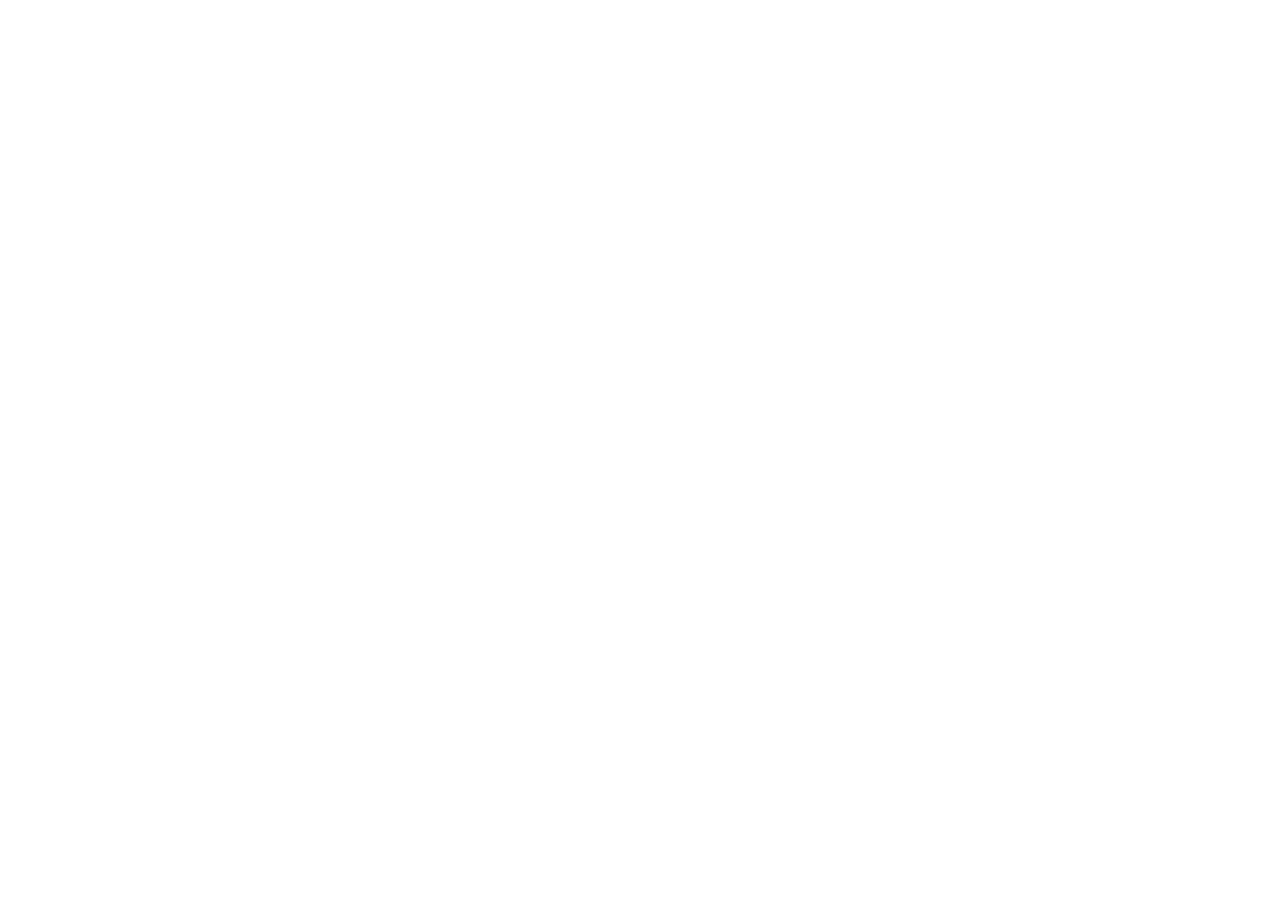
==== Vivero-Raiz/index.html @ 49c6a2d4 "primeros index" ====
<!DOCTYPE html>
<html lang="en">
<head>
    <meta charset="UTF-8">
    <meta name="viewport" content="width=device-width, initial-scale=1.0">
    <title>Index</title>
</head>
<body>
    
</body>
</html>
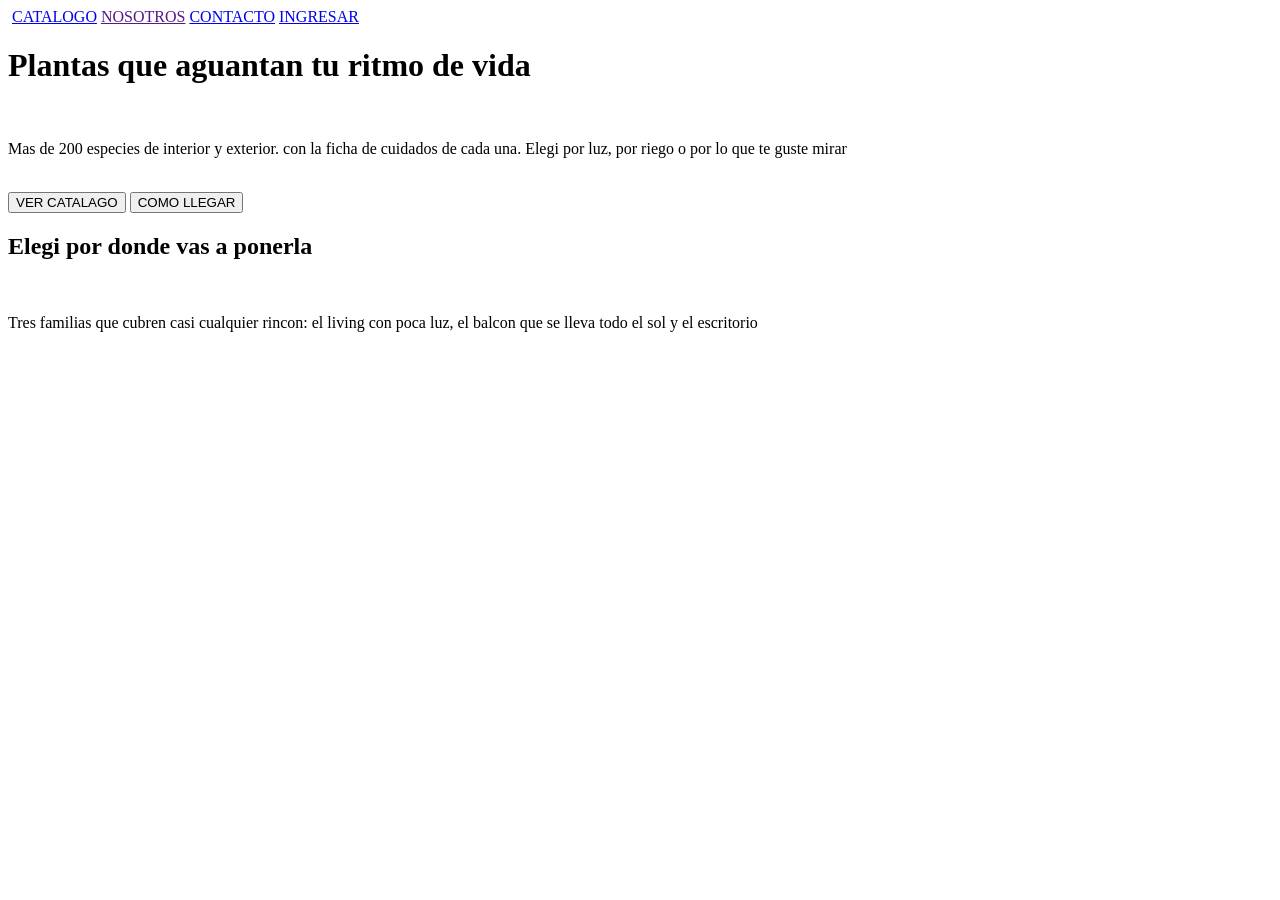
==== commit b446004f: "creando index" ====
--- a/Vivero-Raiz/index.html
+++ b/Vivero-Raiz/index.html
@@ -1,11 +1,46 @@
 <!DOCTYPE html>
 <html lang="en">
+
 <head>
     <meta charset="UTF-8">
     <meta name="viewport" content="width=device-width, initial-scale=1.0">
     <title>Index</title>
+    <link rel="stylesheet" href="index.css">
 </head>
+
 <body>
-    
+
+    <nav>
+        <img src="/img/Gemini_Generated_Image_n17u9tn17u9tn17u.jpg" alt="">
+        <a href="catalogo.html">CATALOGO</a>
+        <a href="">NOSOTROS</a>
+        <a href="contacto.html">CONTACTO</a>
+        <a href="login.html">INGRESAR</a>
+    </nav>
+
+    <header>
+        <h1>Plantas que aguantan tu ritmo de vida</h1> <br>
+
+        <p>Mas de 200 especies de interior y exterior. con la ficha de cuidados
+            de cada una. Elegi por luz, por riego o por lo que te guste mirar
+        </p> <br>
+
+        <button>VER CATALAGO</button> <button>COMO LLEGAR</button>
+    </header>
+
+
+    <article>
+
+        <h2>Elegi por donde vas a ponerla</h2> <br>
+        <p>Tres familias que cubren casi cualquier rincon:
+            el living con poca luz, el balcon que se lleva
+            todo el sol y el escritorio
+        </p>
+
+
+    </article>
+
+
 </body>
+
 </html>
--- a/Vivero-Raiz/index.css
+++ b/Vivero-Raiz/index.css
@@ -0,0 +1,3 @@
+nav img {
+    width: 200px;
+}
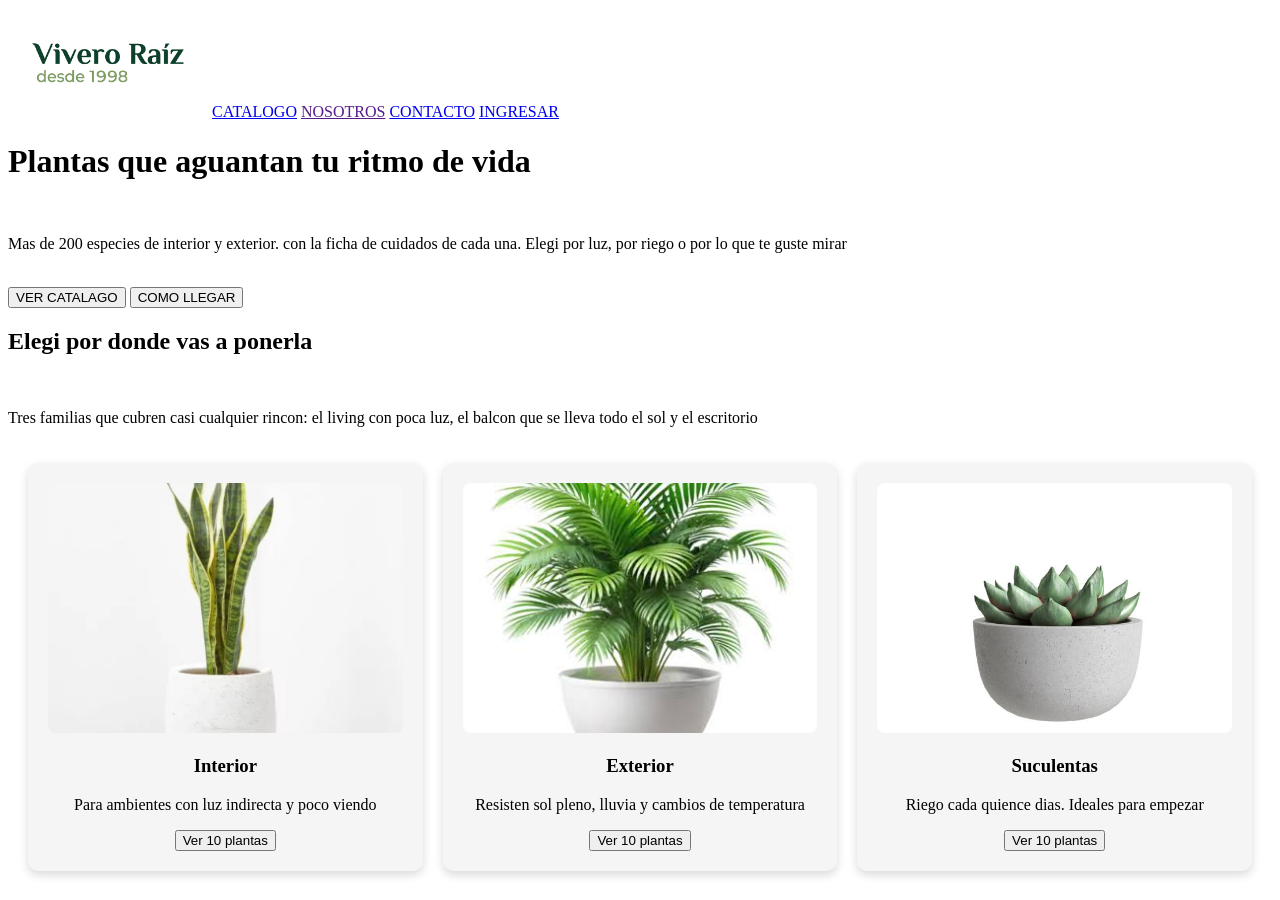
==== commit 97fe9954: "se agregaron cartas de plantas" ====
--- a/Vivero-Raiz/index.html
+++ b/Vivero-Raiz/index.html
@@ -11,7 +11,7 @@
 <body>
 
     <nav>
-        <img src="/img/Gemini_Generated_Image_n17u9tn17u9tn17u.jpg" alt="">
+        <img src="img/Gemini_Generated_Image_n17u9tn17u9tn17u.jpg" alt="Logo">
         <a href="catalogo.html">CATALOGO</a>
         <a href="">NOSOTROS</a>
         <a href="contacto.html">CONTACTO</a>
@@ -38,7 +38,43 @@
         </p>
 
 
+        <div class="contenedor-cards">
+
+            <div class="card">
+                <img src="img/sansevieria.jpg" alt="Planta de interior">
+                <h3>Interior</h3>
+                <p>Para ambientes con luz indirecta y poco viendo</p>
+                <button>Ver 10 plantas</button>
+            </div>
+
+            <div class="card">
+                <img src="img/palmera.jpg" alt="Planta de exterior">
+                <h3>Exterior</h3>
+                <p>Resisten sol pleno, lluvia y cambios de temperatura</p>
+                <button>Ver 10 plantas</button>
+            </div>
+
+            <div class="card">
+                <img src="img/suculenta.jpg" alt="Suculentas">
+                <h3>Suculentas</h3>
+                <p>Riego cada quience dias. Ideales para empezar</p>
+                <button>Ver 10 plantas</button>
+            </div>
+
+        </div>
+
+
     </article>
+
+    <article>
+
+
+
+        
+    </article>
+
+
+
 
 
 </body>
--- a/Vivero-Raiz/index.css
+++ b/Vivero-Raiz/index.css
@@ -1,3 +1,28 @@
 nav img {
     width: 200px;
-}+}
+
+
+.contenedor-cards {
+    display: flex;
+    gap: 20px;
+    width: 100%;
+    padding: 20px;
+    box-sizing: border-box;
+}
+
+.card {
+    flex: 1;
+    text-align: center;
+    padding: 20px;
+    border-radius: 10px;
+    background-color: #f5f5f5;
+    box-shadow: 0 4px 10px rgba(0, 0, 0, 0.15);
+}
+
+.card img {
+    width: 100%;
+    height: 250px;
+    object-fit: cover;
+    border-radius: 8px;
+}
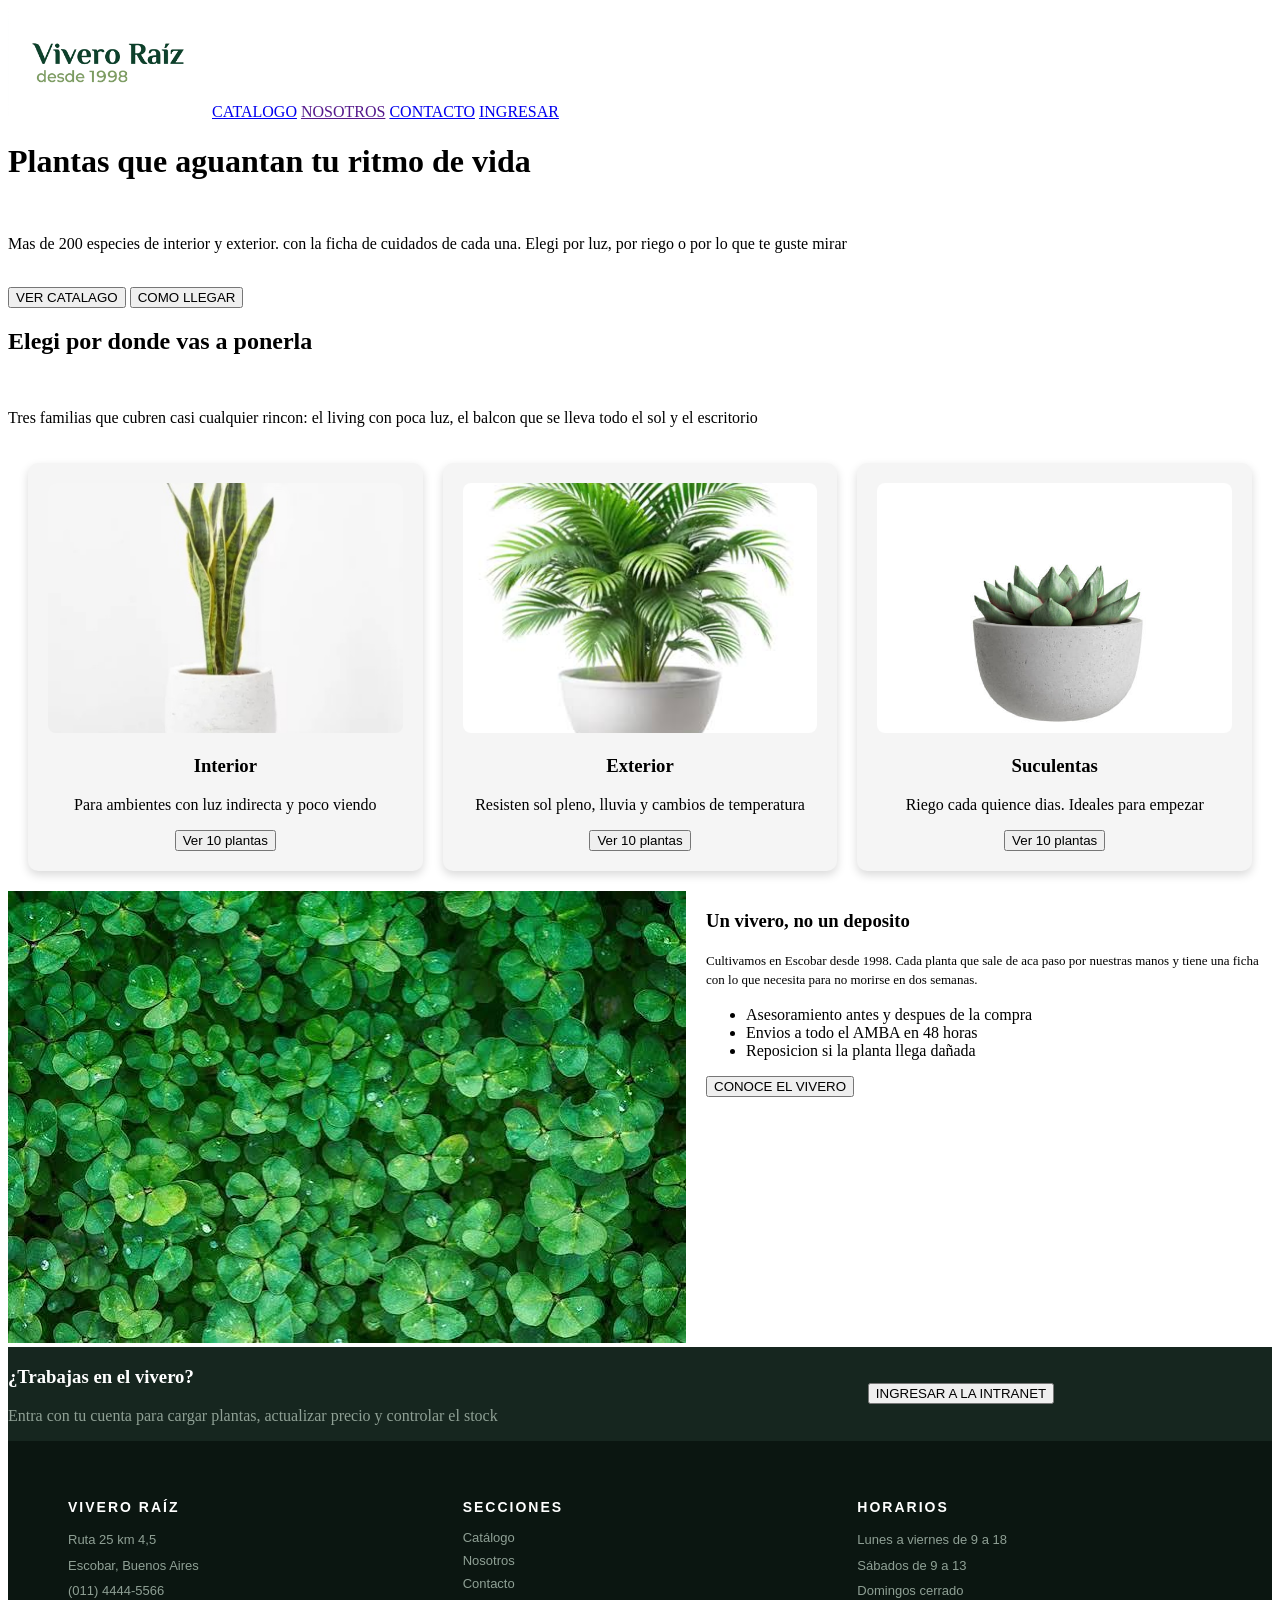
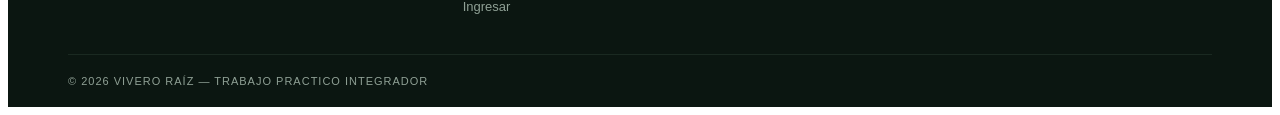
==== commit 40f7de3a: "footer" ====
--- a/Vivero-Raiz/index.html
+++ b/Vivero-Raiz/index.html
@@ -66,14 +66,85 @@
 
     </article>
 
-    <article>
+
+    <article class="articulo-dividido">
+        <div class="columna">
+
+            <img src="img/fondo-planta.jpg" alt="Fondo de planta">
+        </div>
+        <div class="columna">
+
+            <h3>Un vivero, no un deposito</h3>
+            <p>Cultivamos en Escobar desde 1998. Cada planta que sale de aca paso por nuestras manos
+                y tiene una ficha con lo que necesita para no morirse en dos semanas.
+            </p>
+
+            <ul>
+                <li>Asesoramiento antes y despues de la compra</li>
+                <li>Envios a todo el AMBA en 48 horas</li>
+                <li>Reposicion si la planta llega dañada</li>
+            </ul>
+
+            <button>CONOCE EL VIVERO</button>
+
+
+        </div>
+    </article>
+
+   <article class="intranet">
+    <div class="columna-izquierda">
+        <h3>¿Trabajas en el vivero?</h3>
+        <p>Entra con tu cuenta para cargar plantas, actualizar precio y controlar el stock</p>
+    </div>
+    
+    <div class="columna-derecha">
+        <button>INGRESAR A LA INTRANET</button>
+    </div>
+</article>
 
 
 
+
+<!-- FOOTER -->
+
+<footer class="pie-pagina">
+    <!-- Contenedor de las 3 columnas principales -->
+    <div class="footer-columnas">
         
-    </article>
+        
+        <div class="columna">
+            <h4>VIVERO RAÍZ</h4>
+            <p>Ruta 25 km 4,5</p>
+            <p>Escobar, Buenos Aires</p>
+            <p>(011) 4444-5566</p>
+        </div>
+
+  
+        <div class="columna">
+            <h4>SECCIONES</h4>
+            <nav class="footer-nav">
+                <a href="#catalogo">Catálogo</a>
+                <a href="#nosotros">Nosotros</a>
+                <a href="#contacto">Contacto</a>
+                <a href="#ingresar">Ingresar</a>
+            </nav>
+        </div>
+
+    
+        <div class="columna">
+            <h4>HORARIOS</h4>
+            <p>Lunes a viernes de 9 a 18</p>
+            <p>Sábados de 9 a 13</p>
+            <p>Domingos cerrado</p>
+        </div>
+
+    </div>
 
 
+    <div class="footer-barra">
+        <p>&copy; 2026 VIVERO RAÍZ — TRABAJO PRACTICO INTEGRADOR</p>
+    </div>
+</footer>
 
 
 
--- a/Vivero-Raiz/index.css
+++ b/Vivero-Raiz/index.css
@@ -26,3 +26,107 @@
     object-fit: cover;
     border-radius: 8px;
 }
+
+
+
+.articulo-dividido {
+  display: flex;
+  gap: 20px; 
+}
+
+.columna {
+  flex: 1; 
+}
+
+
+
+.intranet {
+    display: flex;
+    align-items: center;
+    justify-content: space-between;
+    width: 100%;
+    gap: 20px;
+    background-color: #16261F;
+    color: #8fa095;
+}
+
+.intranet h3 {
+    color: #ffffff;
+}
+
+.columna-izquierda, 
+.columna-derecha {
+    flex: 1;
+}
+
+.columna-derecha {
+    display: flex;
+    justify-content: center; 
+}
+
+/* FOOTER */
+
+
+.pie-pagina {
+    background-color: #0b1611; 
+    color: #8fa095; 
+    font-family: sans-serif;
+    padding: 40px 60px 20px 60px;
+}
+
+
+.footer-columnas {
+    display: flex;
+    justify-content: space-between;
+    align-items: flex-start;
+    gap: 40px;
+    margin-bottom: 40px; 
+}
+
+
+.columna {
+    flex: 1;
+}
+
+
+.columna h4 {
+    color: #ffffff; 
+    font-size: 14px;
+    letter-spacing: 2px; 
+    margin-bottom: 15px;
+}
+
+
+.columna p {
+    font-size: 13px;
+    margin: 6px 0;
+    line-height: 1.5;
+}
+
+
+.footer-nav {
+    display: flex;
+    flex-direction: column; 
+    gap: 8px;
+}
+
+
+.footer-nav a {
+    color: #8fa095;
+    text-decoration: none;
+    font-size: 13px;
+}
+
+
+
+.footer-barra {
+    border-top: 1px solid #1a2921;
+    padding-top: 20px;
+}
+
+.footer-barra p {
+    font-size: 11px;
+    letter-spacing: 1px;
+    text-transform: uppercase;
+    margin: 0;
+}
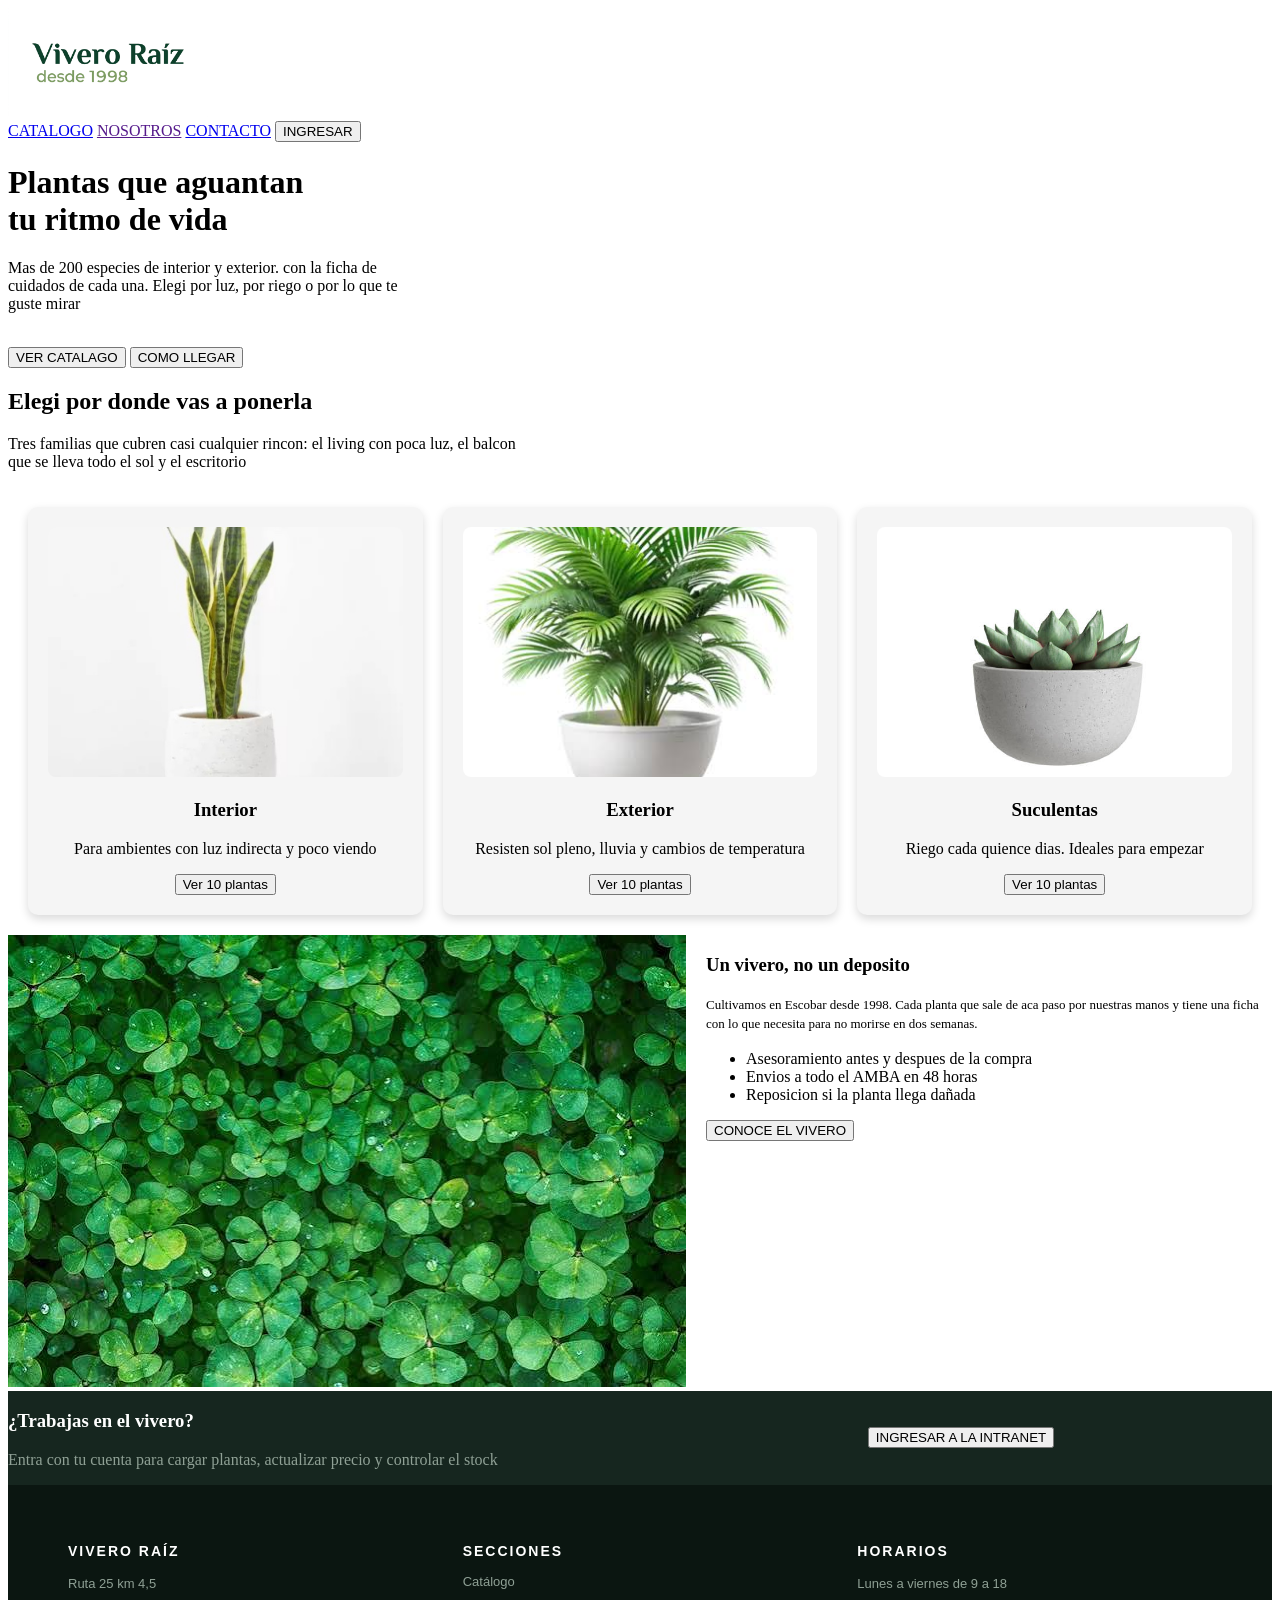
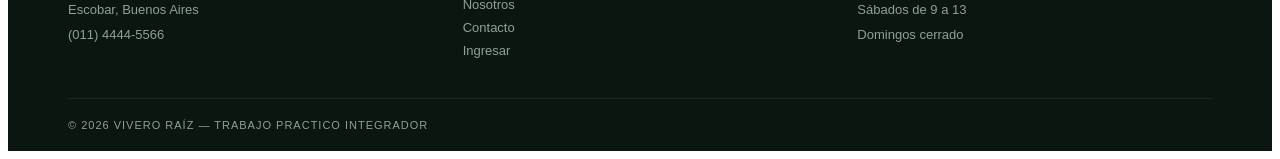
==== commit aaf20d0d: "se agrego nav y footer en las paginas catalogo y contacto" ====
--- a/Vivero-Raiz/index.html
+++ b/Vivero-Raiz/index.html
@@ -10,19 +10,25 @@
 
 <body>
 
-    <nav>
+    <nav >
         <img src="img/Gemini_Generated_Image_n17u9tn17u9tn17u.jpg" alt="Logo">
-        <a href="catalogo.html">CATALOGO</a>
-        <a href="">NOSOTROS</a>
-        <a href="contacto.html">CONTACTO</a>
-        <a href="login.html">INGRESAR</a>
+        
+        <div class="link"><a  href="catalogo.html">CATALOGO</a>
+        <a  href="">NOSOTROS</a>
+        <a  href="contacto.html">CONTACTO</a>
+        <a  href="login.html"><button>INGRESAR</button></a></div>
+
     </nav>
 
+
+
+
     <header>
-        <h1>Plantas que aguantan tu ritmo de vida</h1> <br>
+        <h1>Plantas que aguantan <br> tu ritmo de vida</h1>
 
-        <p>Mas de 200 especies de interior y exterior. con la ficha de cuidados
-            de cada una. Elegi por luz, por riego o por lo que te guste mirar
+        <p>Mas de 200 especies de interior y exterior. con la ficha de<br>
+            cuidados de cada una. Elegi por luz, por riego o por lo que te <br>
+             guste mirar
         </p> <br>
 
         <button>VER CATALAGO</button> <button>COMO LLEGAR</button>
@@ -31,12 +37,15 @@
 
     <article>
 
-        <h2>Elegi por donde vas a ponerla</h2> <br>
+        <h2>Elegi por donde vas a ponerla</h2> 
         <p>Tres familias que cubren casi cualquier rincon:
-            el living con poca luz, el balcon que se lleva
-            todo el sol y el escritorio
+            el living con poca luz, el balcon <br>
+            que se lleva todo el sol y el escritorio
         </p>
 
+
+
+        <!-- CONTENEDOR DE CARTAS-->
 
         <div class="contenedor-cards">
 
@@ -67,6 +76,11 @@
     </article>
 
 
+
+
+
+    <!-- DIVISION FOTO Y CONOCE EL VIVERO -->
+
     <article class="articulo-dividido">
         <div class="columna">
 
@@ -90,6 +104,11 @@
 
         </div>
     </article>
+
+
+
+
+    <!-- PARTE DE INTRANET -->
 
    <article class="intranet">
     <div class="columna-izquierda">
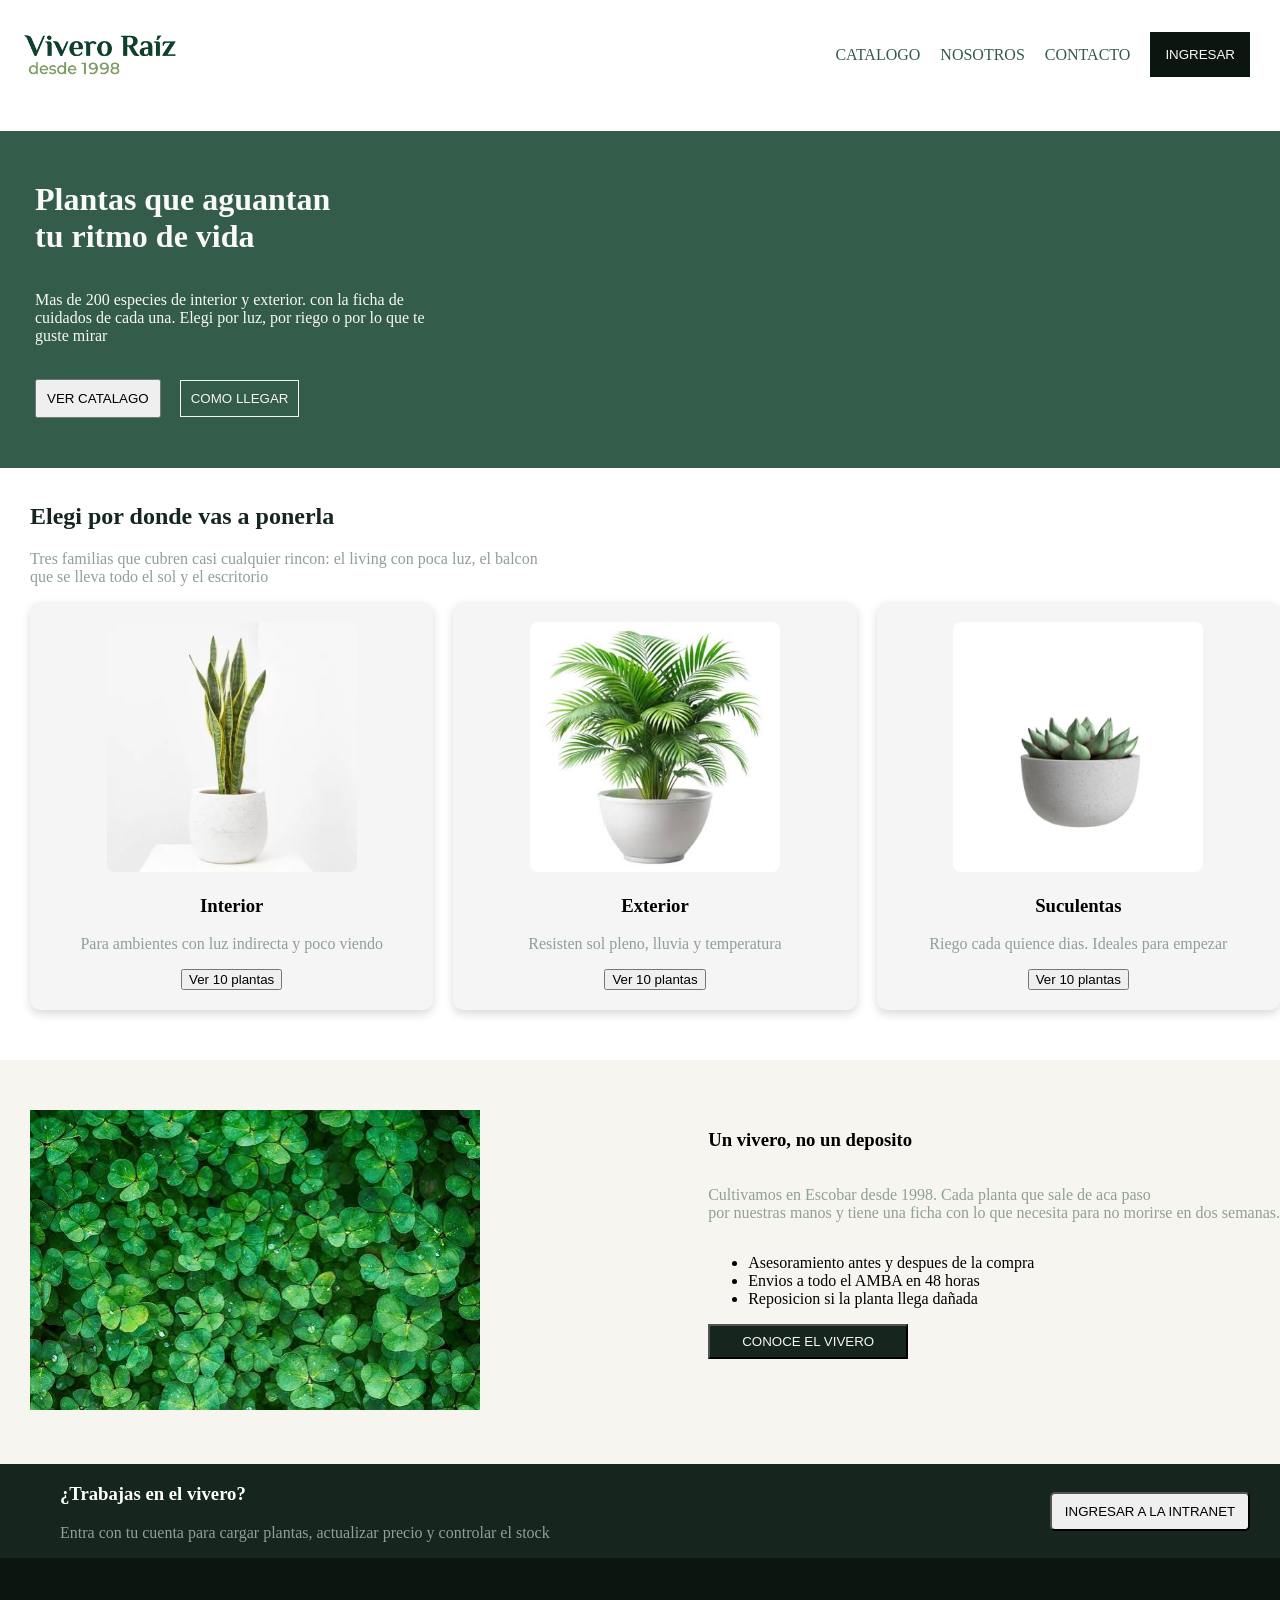
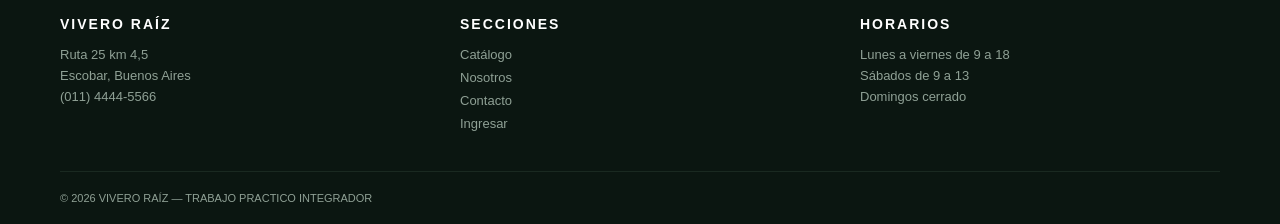
==== commit 91d3da63: "se agrego contacto" ====
--- a/Vivero-Raiz/index.html
+++ b/Vivero-Raiz/index.html
@@ -31,7 +31,7 @@
              guste mirar
         </p> <br>
 
-        <button>VER CATALAGO</button> <button>COMO LLEGAR</button>
+        <button>VER CATALAGO</button> <button class="btn-llegar">COMO LLEGAR</button>
     </header>
 
 
@@ -59,7 +59,7 @@
             <div class="card">
                 <img src="img/palmera.jpg" alt="Planta de exterior">
                 <h3>Exterior</h3>
-                <p>Resisten sol pleno, lluvia y cambios de temperatura</p>
+                <p>Resisten sol pleno, lluvia y temperatura</p>
                 <button>Ver 10 plantas</button>
             </div>
 
@@ -86,10 +86,10 @@
 
             <img src="img/fondo-planta.jpg" alt="Fondo de planta">
         </div>
-        <div class="columna">
+        <div class="columna2">
 
             <h3>Un vivero, no un deposito</h3>
-            <p>Cultivamos en Escobar desde 1998. Cada planta que sale de aca paso por nuestras manos
+            <p>Cultivamos en Escobar desde 1998. Cada planta que sale de aca paso <br> por nuestras manos
                 y tiene una ficha con lo que necesita para no morirse en dos semanas.
             </p>
 
--- a/Vivero-Raiz/index.css
+++ b/Vivero-Raiz/index.css
@@ -1,15 +1,113 @@
+body{
+
+    margin: 0;
+}
+    
+
+
+/*NAV*/
+
+nav {
+    display: flex;
+    gap: 10px;
+    justify-content: space-between;
+    align-items: center;
+
+}
+
 nav img {
     width: 200px;
 }
 
+.link {
+    display: flex;
+    gap: 20px;
+    padding: 30px;
+    align-items: center;
+    color: #16261F;
+}
+
+.link button {
+    border: #0b1611;
+    color: #F8F9F8;
+    background-color: #0b1611;
+    padding: 15px;
+}
+
+.link a {
+    text-decoration: none;
+    color: #345C4A;
+}
+
+
+
+/*HEADER */
+
+
+header{
+    background-color: #345C4A;
+    color: #F8F9F8;
+    padding-left: 20px;
+}
+
+header h1 {
+
+    padding: 15px;
+    padding-top: 50px;
+}
+
+header p {
+    margin-left: 15px;
+}
+
+
+header button {
+    padding: 10px;
+    margin-bottom:  50px;
+    margin-left: 15px;
+}
+
+.btn-llegar {
+
+    color: #f5f5f5;
+    background-color: #345C4A;
+    border: #f5f5f5 1px solid;
+}
+
+
+
+
+
+
+/* ARTICULO, H2 Y PARRAFO */ 
+
+article {
+  padding-left: 30px;
+}
+
+article h2 {
+    margin-top: 35px;
+    color: #16261F;
+}
+
+
+article p {
+    color: #8fa095;
+}
+
+
+
+/* CONTENEDOR CARTAS */
+
 
 .contenedor-cards {
     display: flex;
     gap: 20px;
     width: 100%;
-    padding: 20px;
     box-sizing: border-box;
 }
+
+
 
 .card {
     flex: 1;
@@ -21,7 +119,7 @@
 }
 
 .card img {
-    width: 100%;
+    max-width: 100%;
     height: 250px;
     object-fit: cover;
     border-radius: 8px;
@@ -29,25 +127,50 @@
 
 
 
+
+/* DIVISION FOTO Y CONOCE EL VIVERO */
+
 .articulo-dividido {
   display: flex;
-  gap: 20px; 
+  margin-top: 50px;
+  background-color: #F7F5F0;
+  padding-top: 50px;
+  padding-bottom: 50px;
 }
 
 .columna {
   flex: 1; 
 }
 
+.columna img {
+    max-width: 500px;
+    height: 300px;
+}
+
+.columna2 {
+    display: flex;
+    flex-direction: column;
+}
+
+.columna2 button {
+    width: 200px;
+    background-color: #16261F;
+    color: #f5f5f5;
+    padding: 8px;
+}
+
+
 
 
 .intranet {
     display: flex;
     align-items: center;
     justify-content: space-between;
-    width: 100%;
+    max-width: 100%;
     gap: 20px;
     background-color: #16261F;
     color: #8fa095;
+    margin: 0;
 }
 
 .intranet h3 {
@@ -56,13 +179,28 @@
 
 .columna-izquierda, 
 .columna-derecha {
-    flex: 1;
+    
+    margin-left: 30px;
 }
 
 .columna-derecha {
     display: flex;
     justify-content: center; 
 }
+
+.columna-derecha button {
+    padding: 10px;
+    border-radius: 5px;
+    width: 200px;
+    margin-right: 30px;
+}
+
+
+
+
+
+
+
 
 /* FOOTER */
 
@@ -100,7 +238,6 @@
 .columna p {
     font-size: 13px;
     margin: 6px 0;
-    line-height: 1.5;
 }
 
 
@@ -108,6 +245,7 @@
     display: flex;
     flex-direction: column; 
     gap: 8px;
+    align-items: start;
 }
 
 
@@ -115,6 +253,7 @@
     color: #8fa095;
     text-decoration: none;
     font-size: 13px;
+
 }
 
 
@@ -126,7 +265,6 @@
 
 .footer-barra p {
     font-size: 11px;
-    letter-spacing: 1px;
     text-transform: uppercase;
     margin: 0;
 }
